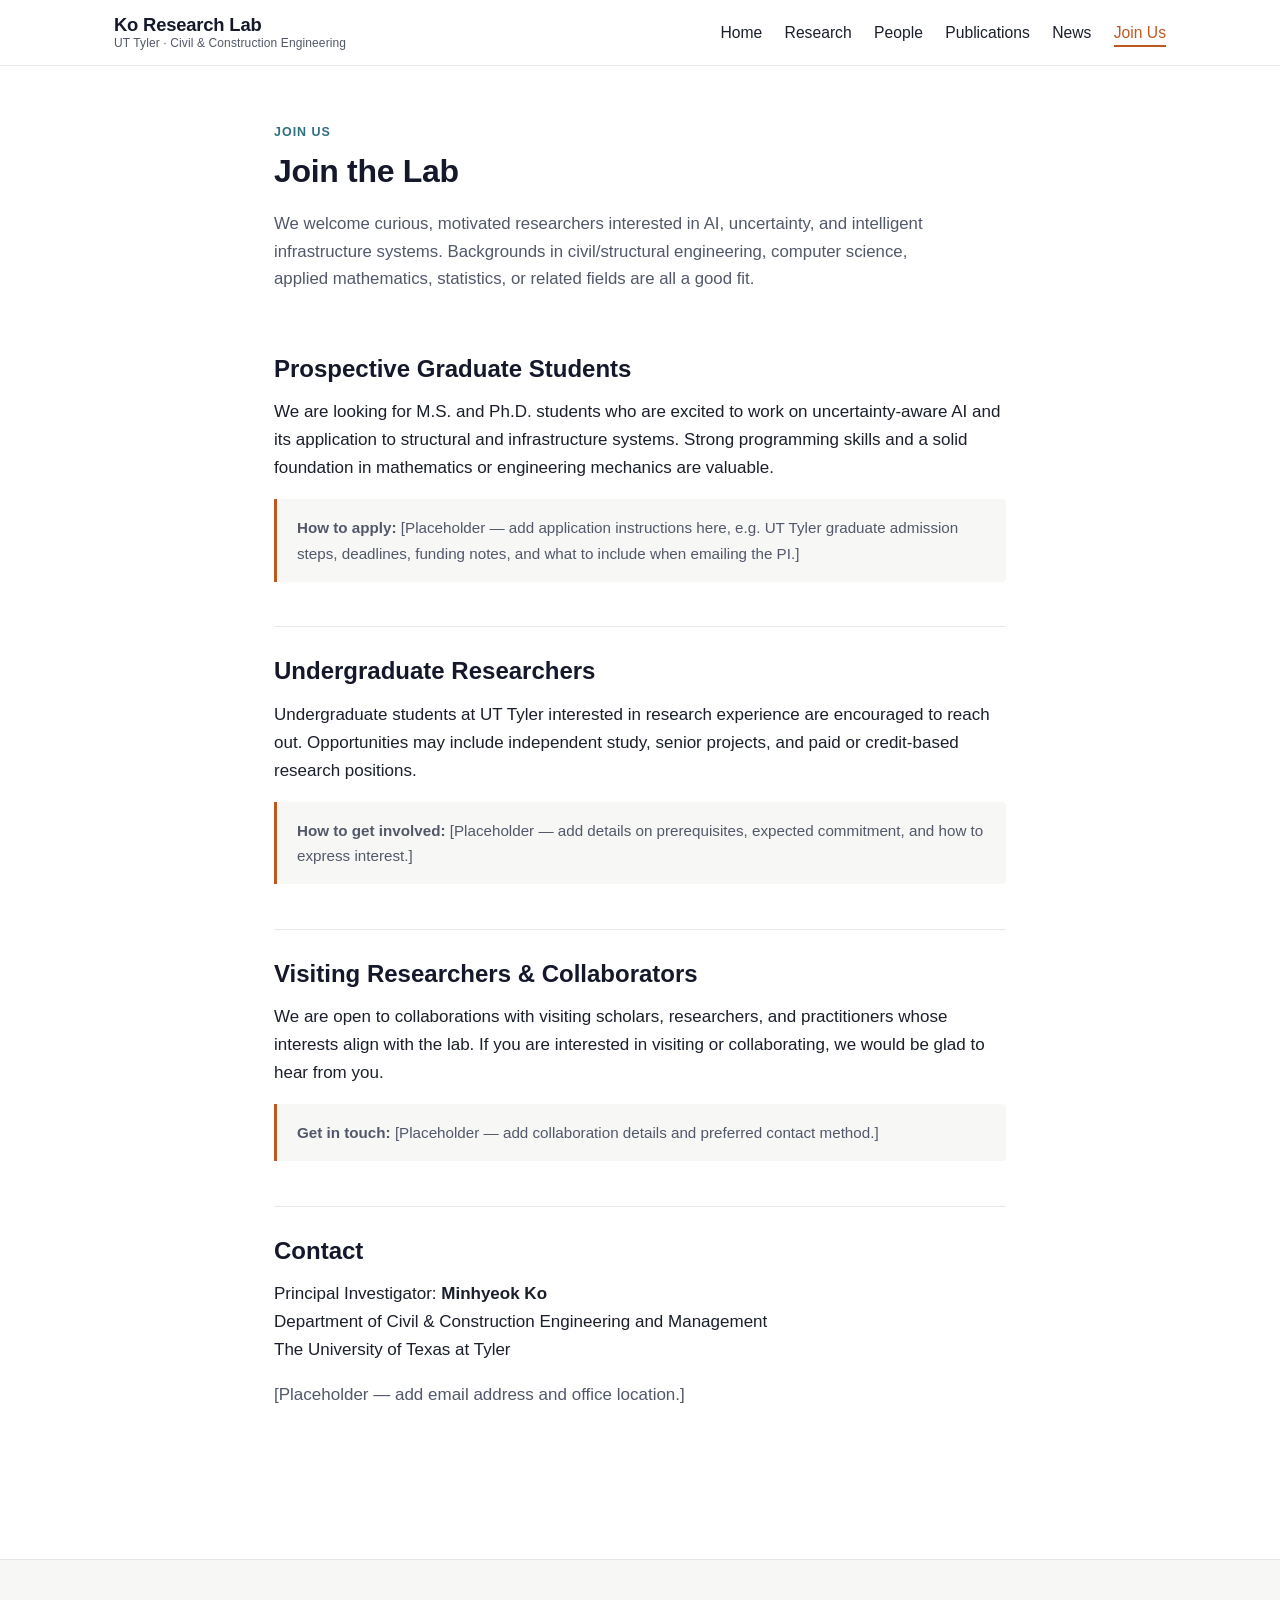
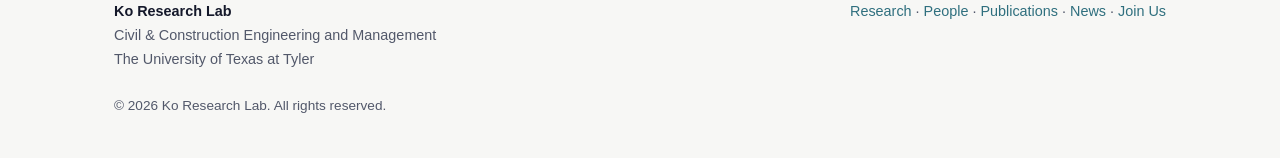
==== join.html @ 1be84fcd "Initial Ko Research Lab website" ====
<!DOCTYPE html>
<html lang="en">
<head>
  <meta charset="UTF-8">
  <meta name="viewport" content="width=device-width, initial-scale=1.0">
  <title>Join Us &middot; Ko Research Lab</title>
  <meta name="description" content="Opportunities to join the Ko Research Lab at The University of Texas at Tyler as a graduate student, undergraduate researcher, or visiting collaborator.">
  <link rel="stylesheet" href="css/style.css">
</head>
<body>

  <!-- ===================== HEADER / NAV ===================== -->
  <header class="site-header">
    <nav class="nav" aria-label="Main navigation">
      <div class="nav-brand">
        <a href="index.html">Ko Research Lab</a>
        <span class="nav-sub">UT Tyler &middot; Civil &amp; Construction Engineering</span>
      </div>
      <button class="nav-toggle" aria-label="Toggle navigation menu" aria-expanded="false">&#9776;</button>
      <ul class="nav-links">
        <li><a href="index.html">Home</a></li>
        <li><a href="research.html">Research</a></li>
        <li><a href="people.html">People</a></li>
        <li><a href="publications.html">Publications</a></li>
        <li><a href="news.html">News</a></li>
        <li><a href="join.html" class="active">Join Us</a></li>
      </ul>
    </nav>
  </header>

  <!-- ===================== PAGE HEAD ===================== -->
  <section class="section">
    <div class="container container-narrow">
      <p class="eyebrow">Join Us</p>
      <h1>Join the Lab</h1>
      <p class="page-intro">
        We welcome curious, motivated researchers interested in AI, uncertainty,
        and intelligent infrastructure systems. Backgrounds in civil/structural
        engineering, computer science, applied mathematics, statistics, or
        related fields are all a good fit.
      </p>

      <!-- ---- Prospective graduate students ---- -->
      <div class="join-block">
        <h2>Prospective Graduate Students</h2>
        <p>
          We are looking for M.S. and Ph.D. students who are excited to work on
          uncertainty-aware AI and its application to structural and
          infrastructure systems. Strong programming skills and a solid
          foundation in mathematics or engineering mechanics are valuable.
        </p>
        <div class="callout">
          <strong>How to apply:</strong> [Placeholder &mdash; add application
          instructions here, e.g. UT Tyler graduate admission steps, deadlines,
          funding notes, and what to include when emailing the PI.]
        </div>
      </div>

      <!-- ---- Undergraduate researchers ---- -->
      <div class="join-block">
        <h2>Undergraduate Researchers</h2>
        <p>
          Undergraduate students at UT Tyler interested in research experience
          are encouraged to reach out. Opportunities may include independent
          study, senior projects, and paid or credit-based research positions.
        </p>
        <div class="callout">
          <strong>How to get involved:</strong> [Placeholder &mdash; add details
          on prerequisites, expected commitment, and how to express interest.]
        </div>
      </div>

      <!-- ---- Visiting researchers / collaborators ---- -->
      <div class="join-block">
        <h2>Visiting Researchers &amp; Collaborators</h2>
        <p>
          We are open to collaborations with visiting scholars, researchers, and
          practitioners whose interests align with the lab. If you are
          interested in visiting or collaborating, we would be glad to hear from
          you.
        </p>
        <div class="callout">
          <strong>Get in touch:</strong> [Placeholder &mdash; add collaboration
          details and preferred contact method.]
        </div>
      </div>

      <!-- ---- Contact ---- -->
      <div class="join-block">
        <h2>Contact</h2>
        <p>
          Principal Investigator: <strong>Minhyeok Ko</strong><br>
          Department of Civil &amp; Construction Engineering and Management<br>
          The University of Texas at Tyler
        </p>
        <p class="text-muted">
          [Placeholder &mdash; add email address and office location.]
        </p>
      </div>

    </div>
  </section>

  <!-- ===================== FOOTER ===================== -->
  <footer class="site-footer">
    <div class="container">
      <div class="footer-grid">
        <div>
          <span class="footer-brand">Ko Research Lab</span><br>
          Civil &amp; Construction Engineering and Management<br>
          The University of Texas at Tyler
        </div>
        <div>
          <a href="research.html">Research</a> &middot;
          <a href="people.html">People</a> &middot;
          <a href="publications.html">Publications</a> &middot;
          <a href="news.html">News</a> &middot;
          <a href="join.html">Join Us</a>
        </div>
      </div>
      <p style="margin-top:1.5rem; margin-bottom:0; font-size:0.85rem;">
        &copy; 2026 Ko Research Lab. All rights reserved.
      </p>
    </div>
  </footer>

  <script src="js/main.js"></script>
</body>
</html>
---- css/style.css ----
/* =========================================================================
   Ko Research Lab — stylesheet
   A single, plain CSS file. No preprocessor, no framework, no build step.
   Edit the variables in :root below to adjust the overall look.
   ========================================================================= */

/* ---- Design tokens ---------------------------------------------------- */
:root {
  /* Colors */
  --color-bg: #ffffff;
  --color-bg-soft: #f7f7f5;      /* subtle off-white for alternating sections */
  --color-text: #1a1f2b;         /* near-black, slightly navy */
  --color-text-soft: #52586a;    /* muted body text / captions */
  --color-heading: #14182a;      /* dark navy for headings */
  --color-border: #e6e6e2;       /* hairline borders */

  --color-accent: #bf5820;       /* subtle burnt orange (UT Tyler inspired) */
  --color-accent-dark: #9c4718;  /* darker orange for hover */
  --color-secondary: #2f6f7e;    /* muted blue/teal, used sparingly */

  /* Typography */
  --font-sans: -apple-system, BlinkMacSystemFont, "Segoe UI", Roboto,
               "Helvetica Neue", Arial, "Noto Sans", sans-serif;
  --font-serif: Georgia, "Times New Roman", serif;

  /* Layout */
  --content-width: 1100px;
  --content-narrow: 780px;
  --space: 1rem;

  --radius: 4px;
}

/* ---- Reset / base ----------------------------------------------------- */
*,
*::before,
*::after {
  box-sizing: border-box;
}

html {
  -webkit-text-size-adjust: 100%;
  scroll-behavior: smooth;
}

body {
  margin: 0;
  font-family: var(--font-sans);
  font-size: 17px;
  line-height: 1.65;
  color: var(--color-text);
  background: var(--color-bg);
  -webkit-font-smoothing: antialiased;
  text-rendering: optimizeLegibility;
}

img {
  max-width: 100%;
  height: auto;
  display: block;
}

a {
  color: var(--color-accent);
  text-decoration: none;
}

a:hover {
  color: var(--color-accent-dark);
  text-decoration: underline;
}

h1, h2, h3, h4 {
  color: var(--color-heading);
  line-height: 1.25;
  font-weight: 650;
  margin: 0 0 0.6em;
}

h1 { font-size: 2rem; letter-spacing: -0.01em; }
h2 { font-size: 1.5rem; }
h3 { font-size: 1.15rem; }

p { margin: 0 0 1em; }

hr {
  border: 0;
  border-top: 1px solid var(--color-border);
  margin: 2.5rem 0;
}

/* ---- Layout containers ------------------------------------------------ */
.container {
  width: 100%;
  max-width: var(--content-width);
  margin: 0 auto;
  padding: 0 1.5rem;
}

.container-narrow {
  max-width: var(--content-narrow);
}

.section {
  padding: 3.5rem 0;
}

.section-soft {
  background: var(--color-bg-soft);
  border-top: 1px solid var(--color-border);
  border-bottom: 1px solid var(--color-border);
}

.section-title {
  font-size: 1.4rem;
  margin-bottom: 1.5rem;
  padding-bottom: 0.5rem;
  border-bottom: 2px solid var(--color-accent);
  display: inline-block;
}

/* Small eyebrow / kicker text above headings */
.eyebrow {
  text-transform: uppercase;
  letter-spacing: 0.08em;
  font-size: 0.78rem;
  font-weight: 650;
  color: var(--color-secondary);
  margin-bottom: 0.5rem;
}

/* ---- Site header / navigation ----------------------------------------- */
.site-header {
  border-bottom: 1px solid var(--color-border);
  background: var(--color-bg);
  position: sticky;
  top: 0;
  z-index: 100;
}

.nav {
  display: flex;
  align-items: center;
  justify-content: space-between;
  max-width: var(--content-width);
  margin: 0 auto;
  padding: 0.9rem 1.5rem;
}

.nav-brand {
  display: flex;
  flex-direction: column;
  line-height: 1.2;
}

.nav-brand a {
  color: var(--color-heading);
  text-decoration: none;
  font-weight: 700;
  font-size: 1.15rem;
  letter-spacing: -0.01em;
}

.nav-brand a:hover { color: var(--color-heading); }

.nav-brand .nav-sub {
  font-size: 0.75rem;
  color: var(--color-text-soft);
  font-weight: 500;
  letter-spacing: 0.01em;
}

.nav-links {
  display: flex;
  align-items: center;
  gap: 1.4rem;
  list-style: none;
  margin: 0;
  padding: 0;
}

.nav-links a {
  color: var(--color-text);
  text-decoration: none;
  font-size: 0.98rem;
  font-weight: 500;
  padding: 0.25rem 0;
  border-bottom: 2px solid transparent;
}

.nav-links a:hover {
  color: var(--color-accent);
  border-bottom-color: var(--color-accent);
}

.nav-links a.active {
  color: var(--color-accent);
  border-bottom-color: var(--color-accent);
}

/* Mobile menu toggle (hidden on desktop) */
.nav-toggle {
  display: none;
  background: none;
  border: 1px solid var(--color-border);
  border-radius: var(--radius);
  padding: 0.4rem 0.6rem;
  cursor: pointer;
  color: var(--color-heading);
  font-size: 1.2rem;
  line-height: 1;
}

/* ---- Hero ------------------------------------------------------------- */
.hero {
  padding: 4rem 0 3rem;
}

.hero-grid {
  display: grid;
  grid-template-columns: 1.15fr 0.85fr;
  gap: 3rem;
  align-items: center;
}

.hero h1 {
  font-size: 2.3rem;
  margin-bottom: 0.4rem;
}

.hero .tagline {
  font-size: 1.2rem;
  color: var(--color-secondary);
  font-weight: 500;
  margin-bottom: 1.2rem;
}

.hero .lead {
  font-size: 1.05rem;
  color: var(--color-text-soft);
}

.hero-affiliation {
  font-size: 0.95rem;
  color: var(--color-text-soft);
  margin-top: 1.2rem;
}

/* Hero image / placeholder */
.hero-image {
  width: 100%;
  aspect-ratio: 4 / 3;
  background: var(--color-bg-soft);
  border: 1px solid var(--color-border);
  border-radius: var(--radius);
  display: flex;
  align-items: center;
  justify-content: center;
  color: var(--color-text-soft);
  font-size: 0.9rem;
  text-align: center;
  padding: 1rem;
  overflow: hidden;
}

.hero-image img {
  width: 100%;
  height: 100%;
  object-fit: cover;
}

/* ---- Buttons ---------------------------------------------------------- */
.btn {
  display: inline-block;
  background: var(--color-accent);
  color: #fff;
  padding: 0.6rem 1.3rem;
  border-radius: var(--radius);
  font-weight: 600;
  font-size: 0.98rem;
  text-decoration: none;
  border: 1px solid var(--color-accent);
}

.btn:hover {
  background: var(--color-accent-dark);
  border-color: var(--color-accent-dark);
  color: #fff;
  text-decoration: none;
}

.btn-outline {
  background: transparent;
  color: var(--color-accent);
}

.btn-outline:hover {
  background: var(--color-accent);
  color: #fff;
}

/* ---- Research theme cards (home) -------------------------------------- */
.theme-grid {
  display: grid;
  grid-template-columns: repeat(3, 1fr);
  gap: 1.75rem;
}

.theme {
  border-top: 3px solid var(--color-accent);
  padding-top: 1rem;
}

.theme h3 {
  margin-bottom: 0.4rem;
}

.theme p {
  color: var(--color-text-soft);
  font-size: 0.97rem;
  margin: 0;
}

/* ---- Two-column content (research page etc.) -------------------------- */
.research-theme {
  display: grid;
  grid-template-columns: 1fr;
  gap: 0.5rem;
  padding: 2rem 0;
  border-bottom: 1px solid var(--color-border);
}

.research-theme:last-child {
  border-bottom: 0;
}

.research-theme h2 {
  margin-bottom: 0.3rem;
}

.research-theme .theme-tags {
  font-size: 0.85rem;
  color: var(--color-secondary);
  font-weight: 500;
  margin-bottom: 0.6rem;
}

.research-theme p {
  color: var(--color-text-soft);
  max-width: 70ch;
}

/* Generic image placeholder box */
.img-placeholder {
  background: var(--color-bg-soft);
  border: 1px dashed var(--color-border);
  border-radius: var(--radius);
  display: flex;
  align-items: center;
  justify-content: center;
  color: var(--color-text-soft);
  font-size: 0.85rem;
  min-height: 180px;
  text-align: center;
  padding: 1rem;
}

/* ---- News list -------------------------------------------------------- */
.news-list {
  list-style: none;
  margin: 0;
  padding: 0;
}

.news-list li {
  display: grid;
  grid-template-columns: 130px 1fr;
  gap: 1rem;
  padding: 0.9rem 0;
  border-bottom: 1px solid var(--color-border);
}

.news-list .news-date {
  color: var(--color-secondary);
  font-weight: 600;
  font-size: 0.92rem;
  white-space: nowrap;
}

.news-list .news-text {
  color: var(--color-text);
  font-size: 0.98rem;
}

/* ---- Publications ----------------------------------------------------- */
.pub-list {
  list-style: none;
  margin: 0;
  padding: 0;
}

.pub {
  padding: 1.3rem 0;
  border-bottom: 1px solid var(--color-border);
}

.pub:last-child { border-bottom: 0; }

.pub-title {
  font-weight: 600;
  color: var(--color-heading);
  margin: 0 0 0.25rem;
  font-size: 1.03rem;
}

.pub-authors {
  color: var(--color-text-soft);
  font-size: 0.95rem;
  margin: 0 0 0.2rem;
}

.pub-authors .me {
  color: var(--color-text);
  font-weight: 700;
}

.pub-venue {
  font-size: 0.93rem;
  color: var(--color-text-soft);
  font-style: italic;
  margin: 0 0 0.4rem;
}

.pub-links {
  display: flex;
  flex-wrap: wrap;
  gap: 0.5rem;
  font-size: 0.85rem;
}

.pub-links a {
  display: inline-block;
  padding: 0.15rem 0.55rem;
  border: 1px solid var(--color-border);
  border-radius: var(--radius);
  color: var(--color-secondary);
  font-weight: 500;
}

.pub-links a:hover {
  border-color: var(--color-accent);
  color: var(--color-accent);
  text-decoration: none;
}

.year-heading {
  font-size: 1.1rem;
  color: var(--color-accent);
  margin: 2rem 0 0.5rem;
  font-weight: 700;
}

/* ---- People ----------------------------------------------------------- */
.people-group {
  margin-bottom: 3rem;
}

.person-grid {
  display: grid;
  grid-template-columns: repeat(auto-fill, minmax(220px, 1fr));
  gap: 2rem;
}

.person {
  display: flex;
  flex-direction: column;
}

.person-photo {
  width: 150px;
  height: 150px;
  border-radius: 50%;
  object-fit: cover;
  background: var(--color-bg-soft);
  border: 1px solid var(--color-border);
  margin-bottom: 0.8rem;
}

.person-photo.placeholder {
  display: flex;
  align-items: center;
  justify-content: center;
  color: var(--color-text-soft);
  font-size: 0.8rem;
  text-align: center;
}

.person h3 {
  margin: 0 0 0.15rem;
  font-size: 1.05rem;
}

.person .person-title {
  color: var(--color-text-soft);
  font-size: 0.9rem;
  margin-bottom: 0.35rem;
}

.person .person-interests {
  font-size: 0.9rem;
  color: var(--color-text-soft);
  margin-bottom: 0.5rem;
}

.person-links {
  display: flex;
  flex-wrap: wrap;
  gap: 0.6rem;
  font-size: 0.85rem;
}

/* PI featured block */
.pi {
  display: grid;
  grid-template-columns: 200px 1fr;
  gap: 2rem;
  align-items: start;
}

.pi .person-photo {
  width: 200px;
  height: 200px;
  border-radius: var(--radius);
}

.pi h3 { font-size: 1.3rem; }

/* ---- Join Us ---------------------------------------------------------- */
.join-block {
  padding: 1.8rem 0;
  border-bottom: 1px solid var(--color-border);
}

.join-block:last-child { border-bottom: 0; }

.callout {
  background: var(--color-bg-soft);
  border-left: 3px solid var(--color-accent);
  padding: 1rem 1.25rem;
  border-radius: 0 var(--radius) var(--radius) 0;
  margin: 1rem 0;
  color: var(--color-text-soft);
  font-size: 0.95rem;
}

/* ---- Simple content lists --------------------------------------------- */
.page-intro {
  max-width: 72ch;
  color: var(--color-text-soft);
  font-size: 1.05rem;
  margin-bottom: 2rem;
}

/* ---- Footer ----------------------------------------------------------- */
.site-footer {
  border-top: 1px solid var(--color-border);
  background: var(--color-bg-soft);
  padding: 2.5rem 0;
  margin-top: 3rem;
  font-size: 0.9rem;
  color: var(--color-text-soft);
}

.footer-grid {
  display: flex;
  flex-wrap: wrap;
  justify-content: space-between;
  gap: 1.5rem;
}

.footer-grid a { color: var(--color-secondary); }

.site-footer .footer-brand {
  font-weight: 700;
  color: var(--color-heading);
}

/* ---- Utilities -------------------------------------------------------- */
.text-muted { color: var(--color-text-soft); }
.mt-0 { margin-top: 0; }
.mb-0 { margin-bottom: 0; }

.link-more {
  font-weight: 600;
  font-size: 0.95rem;
}

/* ---- Responsive ------------------------------------------------------- */
@media (max-width: 860px) {
  .hero-grid {
    grid-template-columns: 1fr;
    gap: 2rem;
  }

  .theme-grid {
    grid-template-columns: 1fr;
    gap: 1.5rem;
  }

  .pi {
    grid-template-columns: 1fr;
    gap: 1rem;
  }

  /* Mobile navigation */
  .nav-toggle {
    display: block;
  }

  .nav-links {
    display: none;
    position: absolute;
    top: 100%;
    left: 0;
    right: 0;
    flex-direction: column;
    align-items: flex-start;
    gap: 0;
    background: var(--color-bg);
    border-bottom: 1px solid var(--color-border);
    padding: 0.5rem 1.5rem 1rem;
  }

  .nav-links.open {
    display: flex;
  }

  .nav-links li {
    width: 100%;
  }

  .nav-links a {
    display: block;
    width: 100%;
    padding: 0.6rem 0;
    border-bottom: 1px solid var(--color-border);
  }

  .nav-links a:hover {
    border-bottom-color: var(--color-border);
  }
}

@media (max-width: 560px) {
  body { font-size: 16px; }
  .hero h1 { font-size: 1.9rem; }
  .news-list li { grid-template-columns: 1fr; gap: 0.15rem; }
  .section { padding: 2.5rem 0; }
}
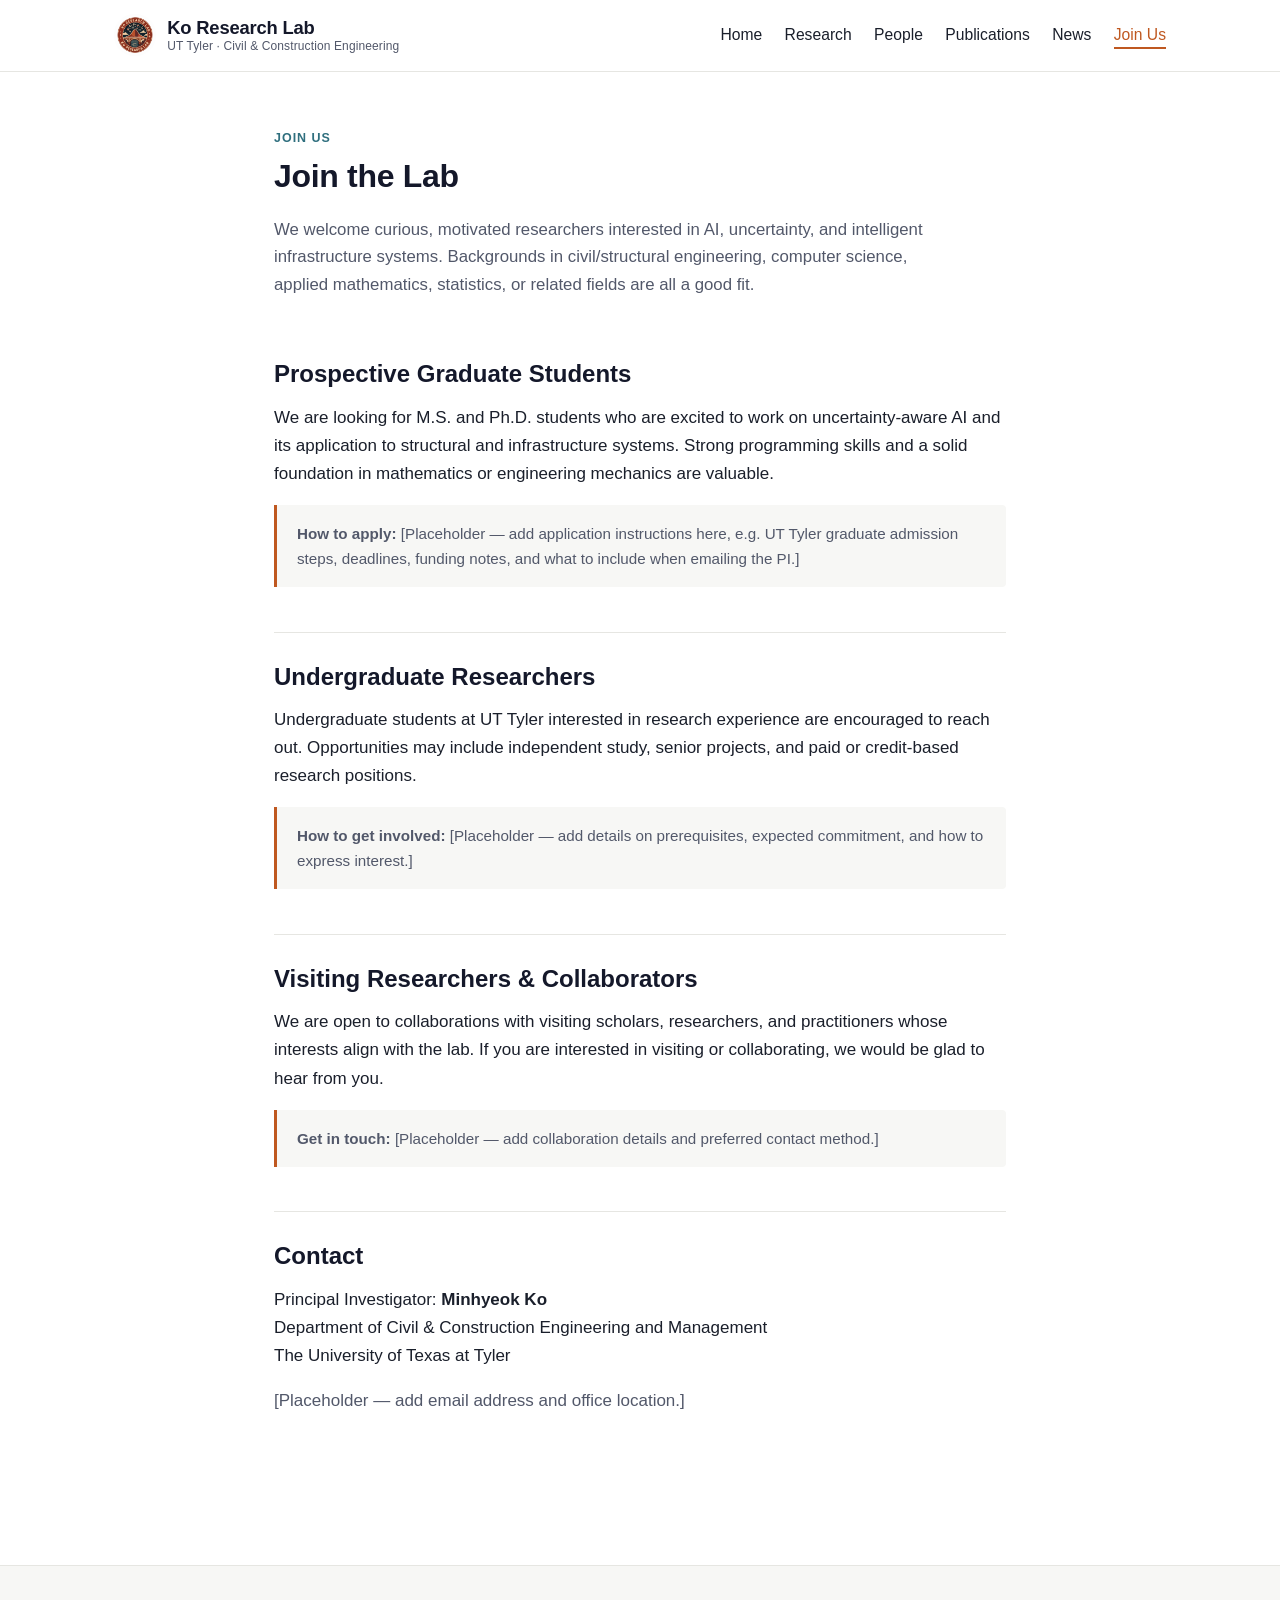
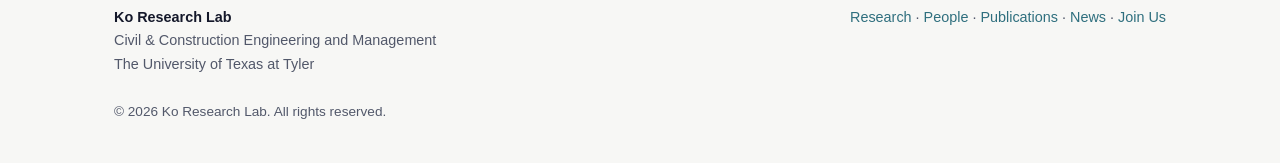
==== commit 44ee2831: "Add Ko Research Lab logo" ====
--- a/join.html
+++ b/join.html
@@ -5,6 +5,7 @@
   <meta name="viewport" content="width=device-width, initial-scale=1.0">
   <title>Join Us &middot; Ko Research Lab</title>
   <meta name="description" content="Opportunities to join the Ko Research Lab at The University of Texas at Tyler as a graduate student, undergraduate researcher, or visiting collaborator.">
+  <link rel="icon" type="image/png" href="assets/logo/logo-ko-lab.png">
   <link rel="stylesheet" href="css/style.css">
 </head>
 <body>
@@ -13,8 +14,11 @@
   <header class="site-header">
     <nav class="nav" aria-label="Main navigation">
       <div class="nav-brand">
-        <a href="index.html">Ko Research Lab</a>
-        <span class="nav-sub">UT Tyler &middot; Civil &amp; Construction Engineering</span>
+        <a href="index.html" aria-label="Ko Research Lab — home"><img class="nav-logo" src="assets/logo/logo-ko-lab.png" alt="Ko Research Lab logo"></a>
+        <div class="nav-brand-text">
+          <a href="index.html">Ko Research Lab</a>
+          <span class="nav-sub">UT Tyler &middot; Civil &amp; Construction Engineering</span>
+        </div>
       </div>
       <button class="nav-toggle" aria-label="Toggle navigation menu" aria-expanded="false">&#9776;</button>
       <ul class="nav-links">
--- a/css/style.css
+++ b/css/style.css
@@ -149,8 +149,21 @@
 
 .nav-brand {
   display: flex;
+  align-items: center;
+  gap: 0.7rem;
+  line-height: 1.2;
+}
+
+.nav-logo {
+  width: 42px;
+  height: 42px;
+  border-radius: 50%;
+  flex-shrink: 0;
+}
+
+.nav-brand-text {
+  display: flex;
   flex-direction: column;
-  line-height: 1.2;
 }
 
 .nav-brand a {
@@ -267,6 +280,20 @@
   width: 100%;
   height: 100%;
   object-fit: cover;
+}
+
+/* When the hero shows the lab logo/badge rather than a photo */
+.hero-image.hero-logo {
+  background: var(--color-bg);
+  border: 0;
+}
+
+.hero-image.hero-logo img {
+  width: auto;
+  height: auto;
+  max-width: 78%;
+  max-height: 100%;
+  object-fit: contain;
 }
 
 /* ---- Buttons ---------------------------------------------------------- */
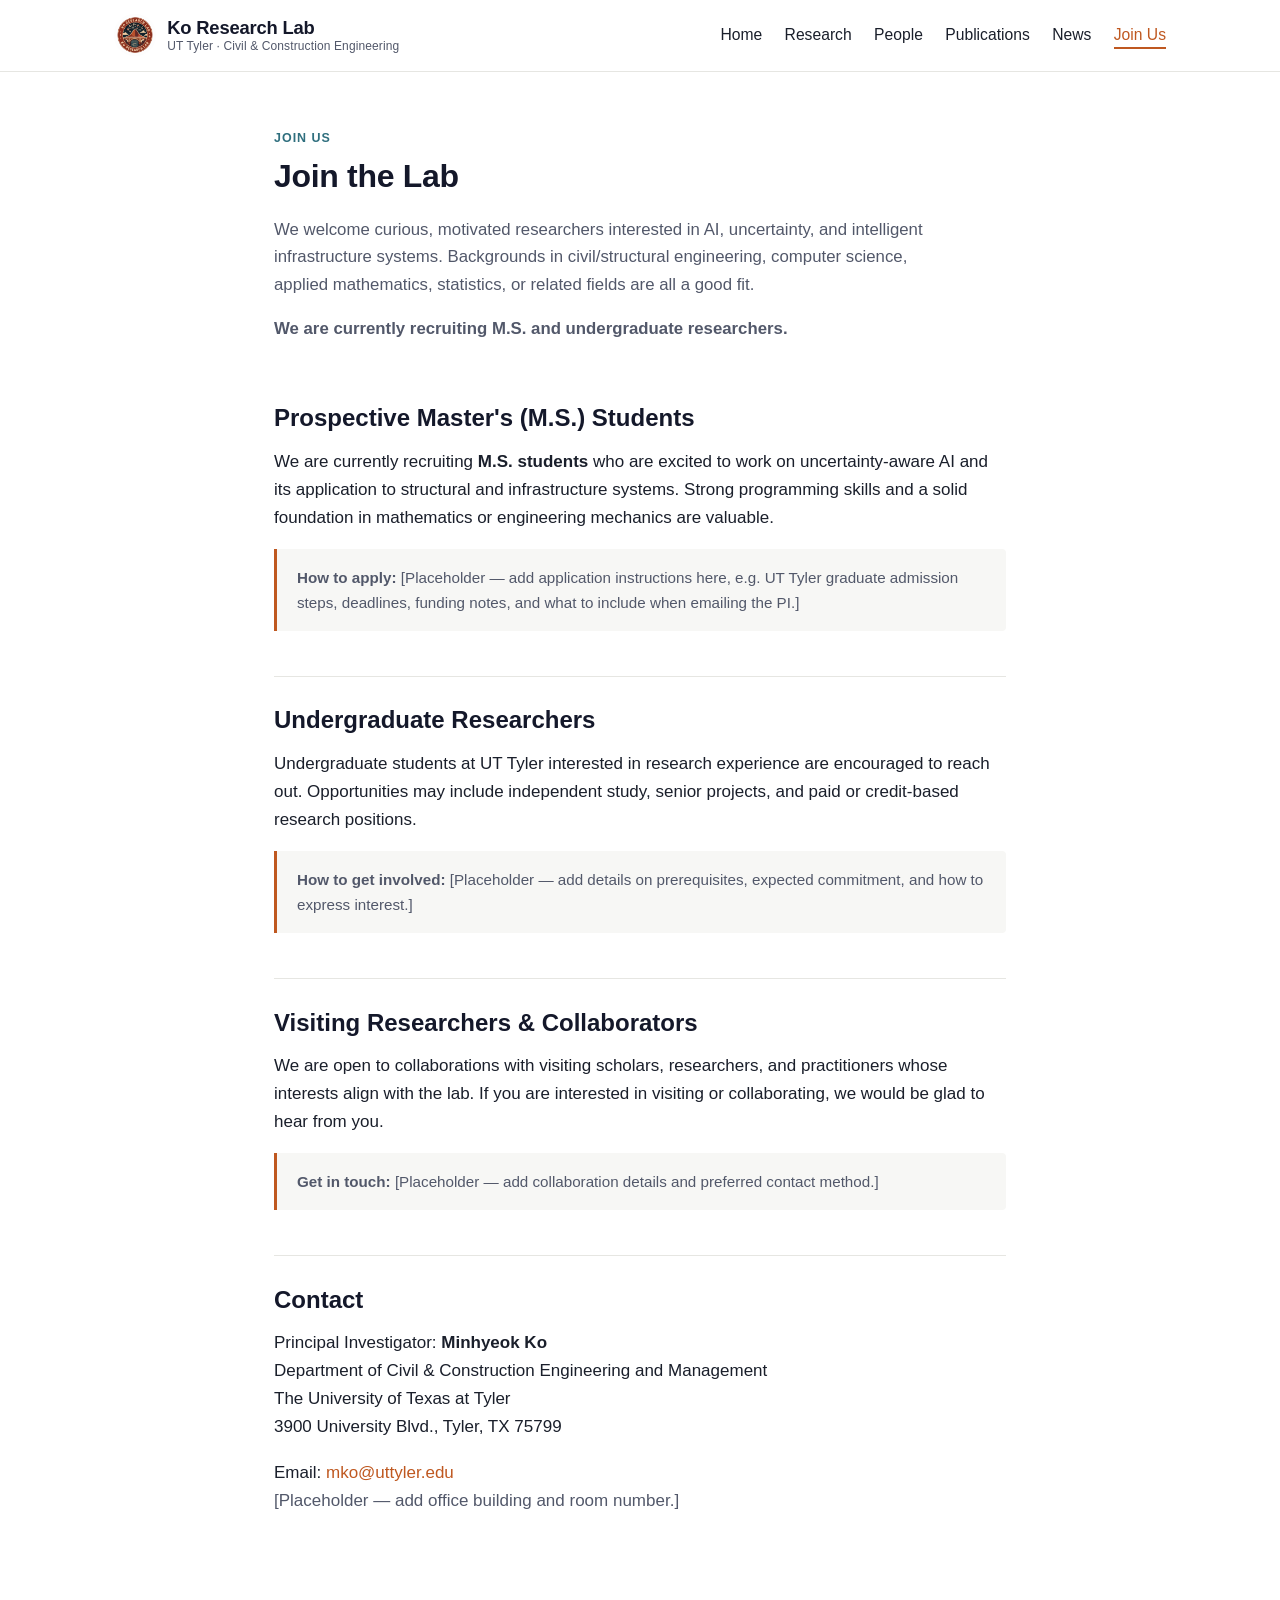
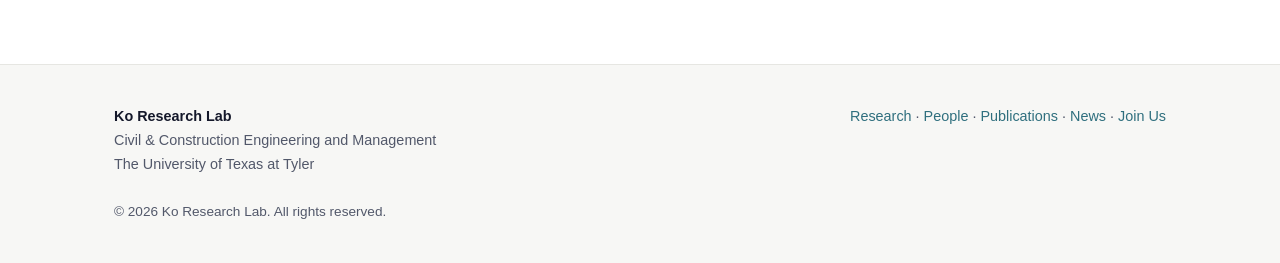
==== commit 897a2f17: "Updated people and photo" ====
--- a/join.html
+++ b/join.html
@@ -43,15 +43,19 @@
         engineering, computer science, applied mathematics, statistics, or
         related fields are all a good fit.
       </p>
+      <p class="page-intro" style="margin-top:-1rem;">
+        <strong>We are currently recruiting M.S. and undergraduate
+        researchers.</strong>
+      </p>
 
-      <!-- ---- Prospective graduate students ---- -->
+      <!-- ---- Prospective master's students ---- -->
       <div class="join-block">
-        <h2>Prospective Graduate Students</h2>
+        <h2>Prospective Master's (M.S.) Students</h2>
         <p>
-          We are looking for M.S. and Ph.D. students who are excited to work on
-          uncertainty-aware AI and its application to structural and
-          infrastructure systems. Strong programming skills and a solid
-          foundation in mathematics or engineering mechanics are valuable.
+          We are currently recruiting <strong>M.S. students</strong> who are
+          excited to work on uncertainty-aware AI and its application to
+          structural and infrastructure systems. Strong programming skills and a
+          solid foundation in mathematics or engineering mechanics are valuable.
         </p>
         <div class="callout">
           <strong>How to apply:</strong> [Placeholder &mdash; add application
@@ -95,10 +99,12 @@
         <p>
           Principal Investigator: <strong>Minhyeok Ko</strong><br>
           Department of Civil &amp; Construction Engineering and Management<br>
-          The University of Texas at Tyler
+          The University of Texas at Tyler<br>
+          3900 University Blvd., Tyler, TX 75799
         </p>
-        <p class="text-muted">
-          [Placeholder &mdash; add email address and office location.]
+        <p>
+          Email: <a href="mailto:mko@uttyler.edu">mko@uttyler.edu</a><br>
+          <span class="text-muted">[Placeholder &mdash; add office building and room number.]</span>
         </p>
       </div>
 
--- a/css/style.css
+++ b/css/style.css
@@ -259,6 +259,28 @@
   margin-top: 1.2rem;
 }
 
+/* Small PI portrait beside the affiliation text in the hero */
+.hero-pi {
+  display: flex;
+  align-items: center;
+  gap: 1rem;
+  margin-top: 1.2rem;
+}
+
+.hero-pi-photo {
+  width: 66px;
+  height: 66px;
+  border-radius: 50%;
+  object-fit: cover;
+  object-position: center 20%;
+  border: 1px solid var(--color-border);
+  flex-shrink: 0;
+}
+
+.hero-pi .hero-affiliation {
+  margin-top: 0;
+}
+
 /* Hero image / placeholder */
 .hero-image {
   width: 100%;
@@ -508,6 +530,7 @@
   height: 150px;
   border-radius: 50%;
   object-fit: cover;
+  object-position: center 20%; /* bias crop toward the face for portraits */
   background: var(--color-bg-soft);
   border: 1px solid var(--color-border);
   margin-bottom: 0.8rem;
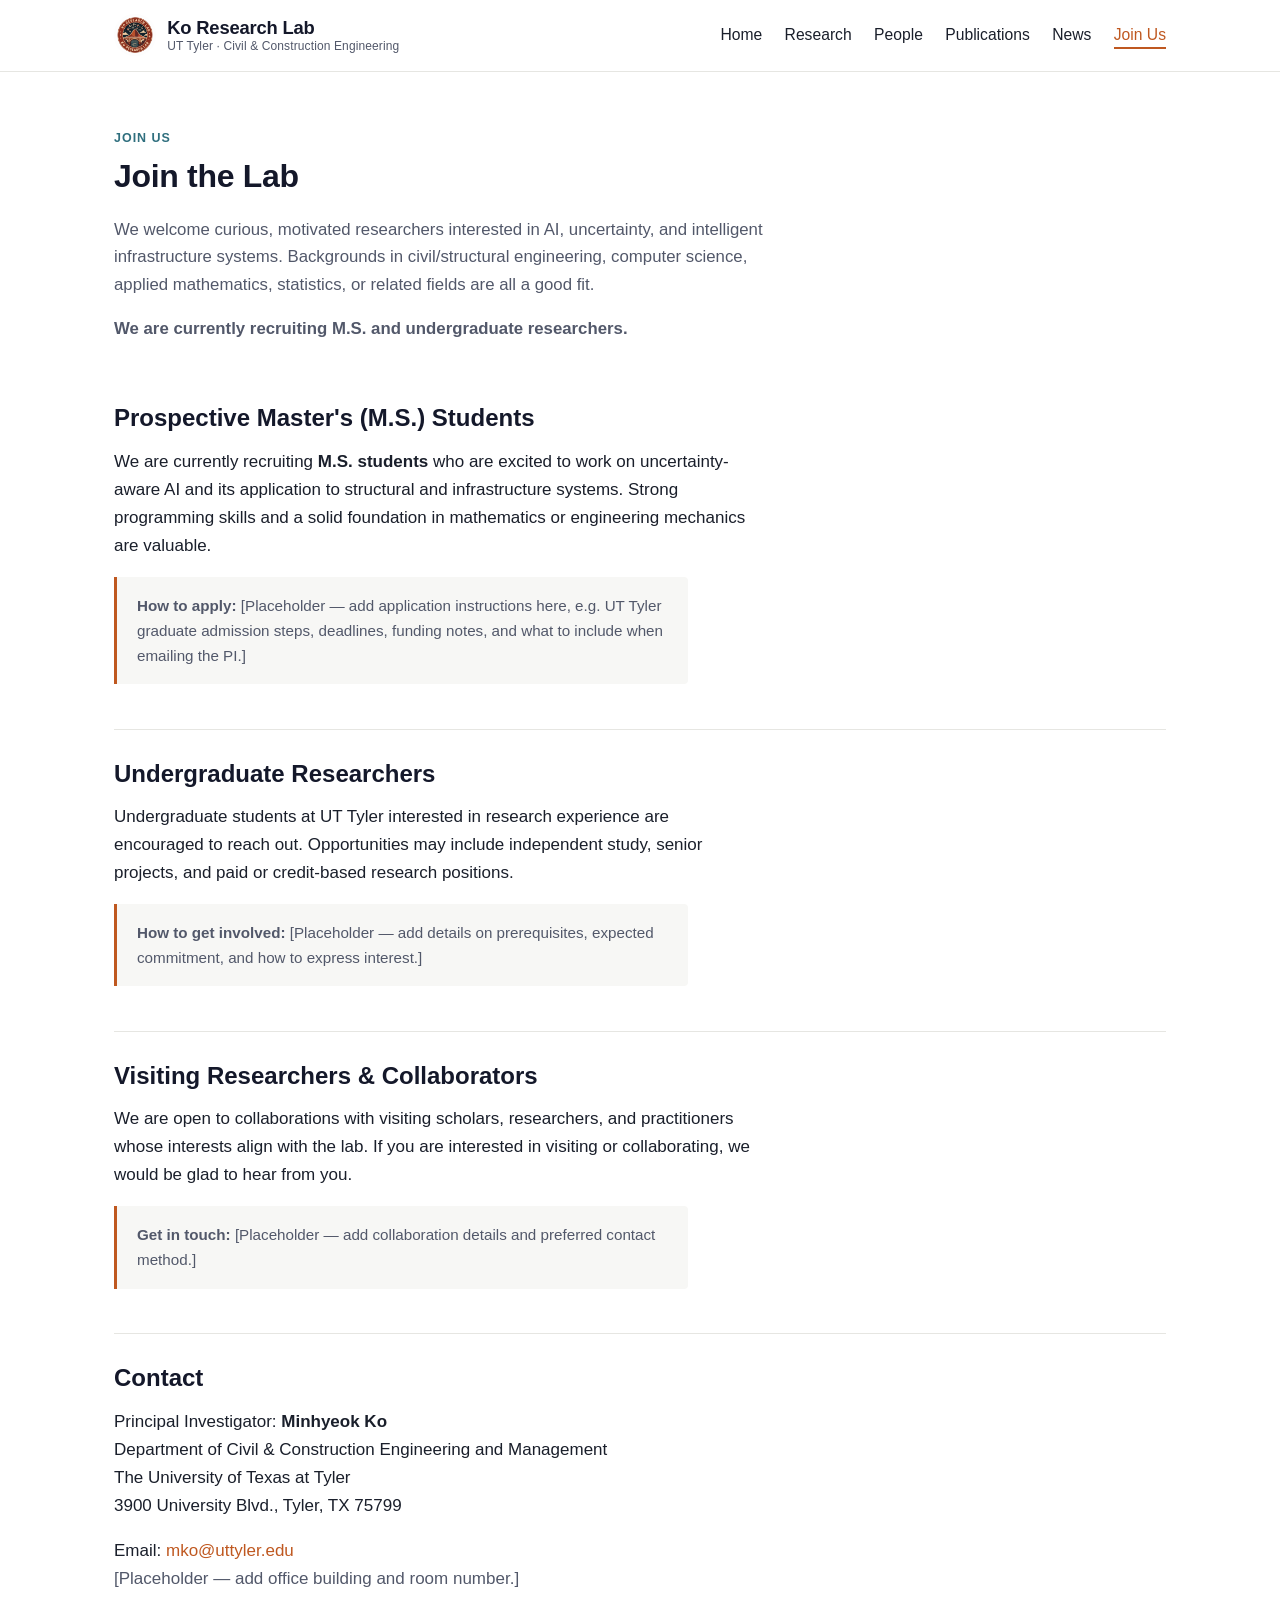
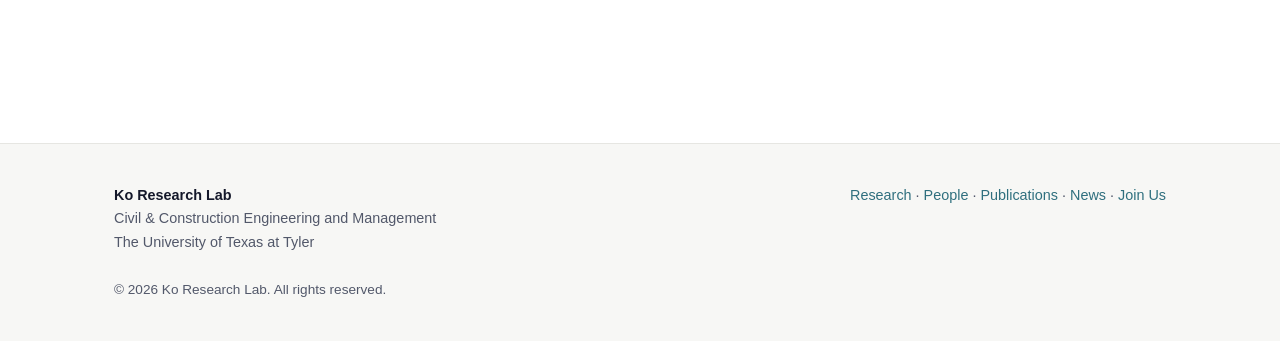
==== commit eb03d453: "Updated people and photo" ====
--- a/join.html
+++ b/join.html
@@ -34,7 +34,7 @@
 
   <!-- ===================== PAGE HEAD ===================== -->
   <section class="section">
-    <div class="container container-narrow">
+    <div class="container">
       <p class="eyebrow">Join Us</p>
       <h1>Join the Lab</h1>
       <p class="page-intro">
--- a/css/style.css
+++ b/css/style.css
@@ -572,18 +572,44 @@
 /* PI featured block */
 .pi {
   display: grid;
-  grid-template-columns: 200px 1fr;
-  gap: 2rem;
+  grid-template-columns: 260px 1fr;
+  gap: 2.5rem;
   align-items: start;
 }
 
 .pi .person-photo {
-  width: 200px;
-  height: 200px;
+  width: 260px;
+  height: 260px;
   border-radius: var(--radius);
 }
 
 .pi h3 { font-size: 1.3rem; }
+
+/* PI education / sub-lists */
+.pi-subhead {
+  font-size: 0.82rem;
+  font-weight: 650;
+  text-transform: uppercase;
+  letter-spacing: 0.06em;
+  color: var(--color-heading);
+  margin: 1.2rem 0 0.5rem;
+}
+
+.edu-list {
+  margin: 0;
+  padding-left: 1.15rem;
+  font-size: 0.93rem;
+  color: var(--color-text-soft);
+}
+
+.edu-list li {
+  margin-bottom: 0.35rem;
+}
+
+.edu-list li strong {
+  color: var(--color-text);
+  font-weight: 600;
+}
 
 /* ---- Join Us ---------------------------------------------------------- */
 .join-block {
@@ -592,6 +618,13 @@
 }
 
 .join-block:last-child { border-bottom: 0; }
+
+/* Keep Join Us text at a comfortable reading width while the page uses the
+   full-width container so the header and content share the same left edge. */
+.join-block > p,
+.join-block .callout {
+  max-width: 68ch;
+}
 
 .callout {
   background: var(--color-bg-soft);
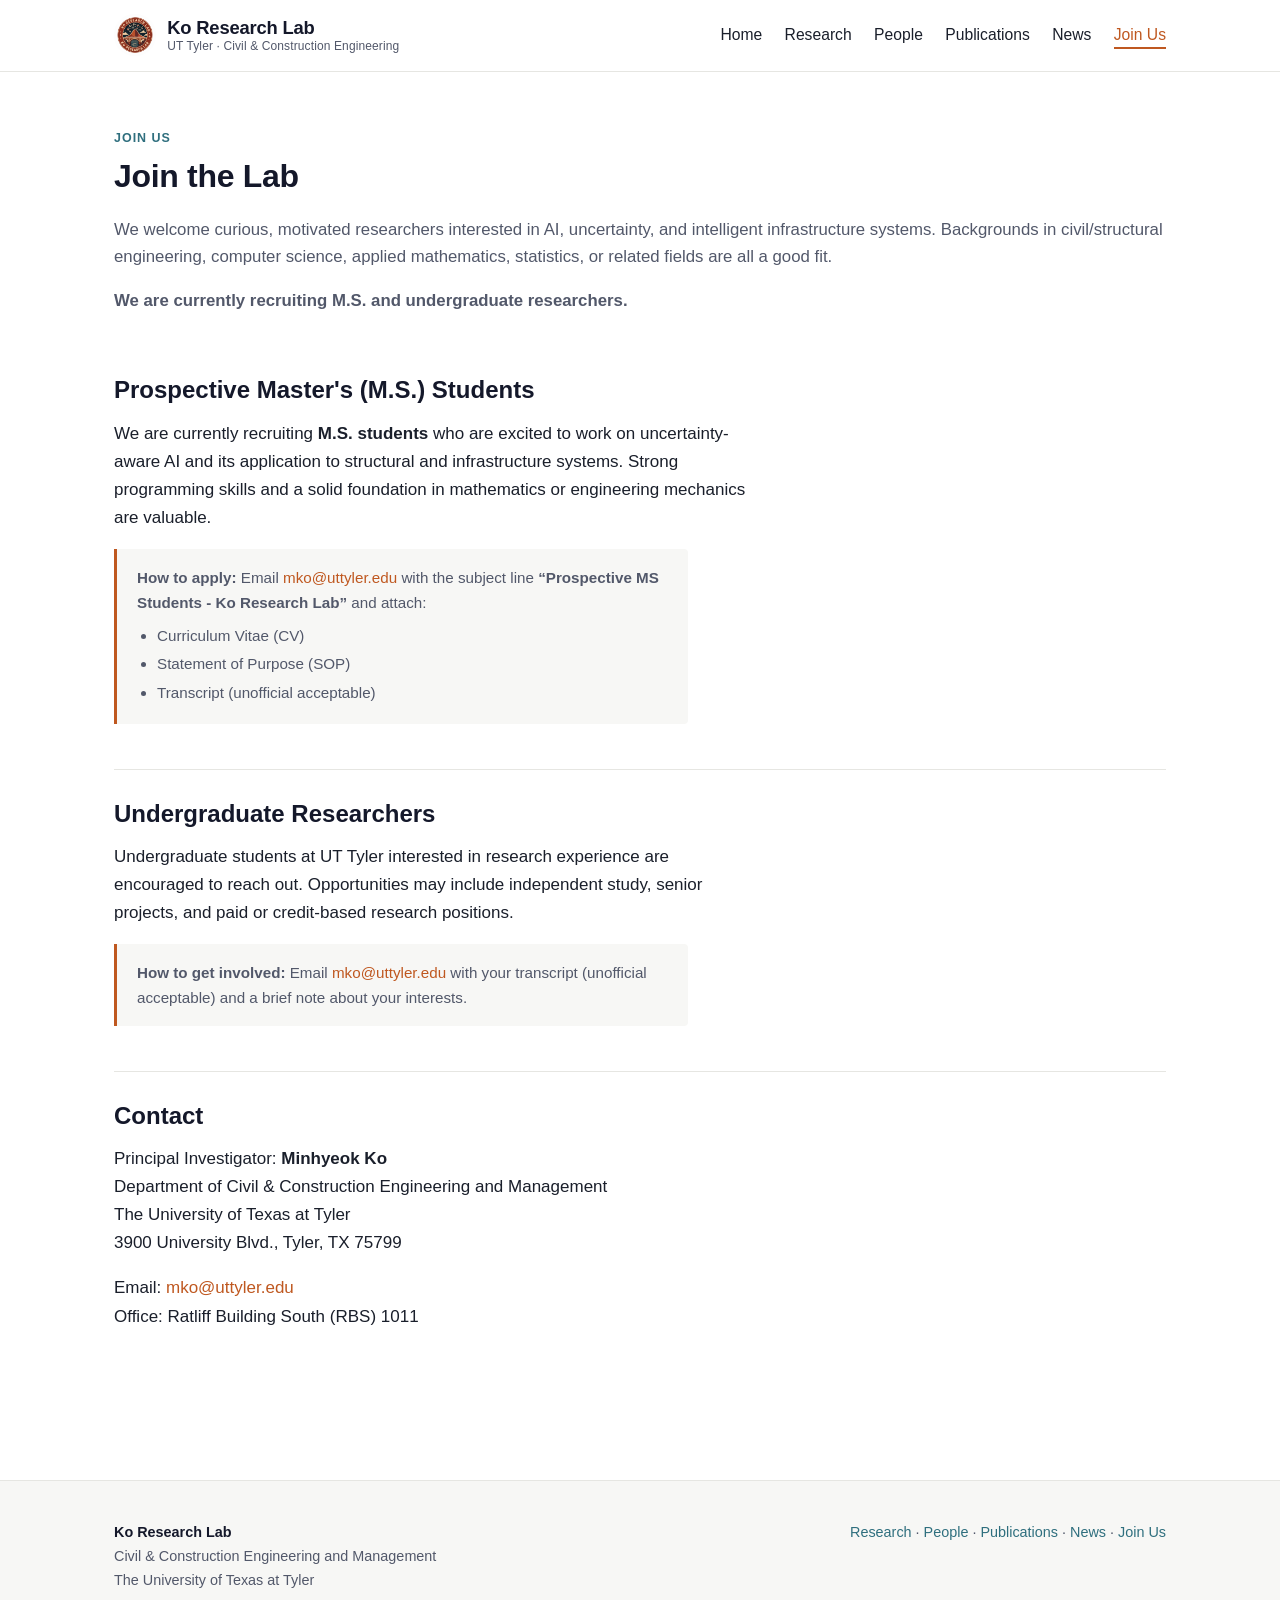
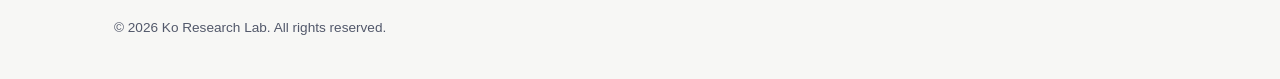
==== commit b0c08a23: "Updated people and photo" ====
--- a/join.html
+++ b/join.html
@@ -58,9 +58,16 @@
           solid foundation in mathematics or engineering mechanics are valuable.
         </p>
         <div class="callout">
-          <strong>How to apply:</strong> [Placeholder &mdash; add application
-          instructions here, e.g. UT Tyler graduate admission steps, deadlines,
-          funding notes, and what to include when emailing the PI.]
+          <strong>How to apply:</strong> Email
+          <a href="mailto:mko@uttyler.edu?subject=Prospective%20MS%20Students%20-%20Ko%20Research%20Lab">mko@uttyler.edu</a>
+          with the subject line
+          <strong>&ldquo;Prospective MS Students - Ko Research Lab&rdquo;</strong>
+          and attach:
+          <ul>
+            <li>Curriculum Vitae (CV)</li>
+            <li>Statement of Purpose (SOP)</li>
+            <li>Transcript (unofficial acceptable)</li>
+          </ul>
         </div>
       </div>
 
@@ -73,23 +80,10 @@
           study, senior projects, and paid or credit-based research positions.
         </p>
         <div class="callout">
-          <strong>How to get involved:</strong> [Placeholder &mdash; add details
-          on prerequisites, expected commitment, and how to express interest.]
-        </div>
-      </div>
-
-      <!-- ---- Visiting researchers / collaborators ---- -->
-      <div class="join-block">
-        <h2>Visiting Researchers &amp; Collaborators</h2>
-        <p>
-          We are open to collaborations with visiting scholars, researchers, and
-          practitioners whose interests align with the lab. If you are
-          interested in visiting or collaborating, we would be glad to hear from
-          you.
-        </p>
-        <div class="callout">
-          <strong>Get in touch:</strong> [Placeholder &mdash; add collaboration
-          details and preferred contact method.]
+          <strong>How to get involved:</strong> Email
+          <a href="mailto:mko@uttyler.edu?subject=Prospective%20Undergraduate%20Researcher%20-%20Ko%20Research%20Lab">mko@uttyler.edu</a>
+          with your transcript (unofficial acceptable) and a brief note about
+          your interests.
         </div>
       </div>
 
@@ -104,7 +98,7 @@
         </p>
         <p>
           Email: <a href="mailto:mko@uttyler.edu">mko@uttyler.edu</a><br>
-          <span class="text-muted">[Placeholder &mdash; add office building and room number.]</span>
+          Office: Ratliff Building South (RBS) 1011
         </p>
       </div>
 
--- a/css/style.css
+++ b/css/style.css
@@ -636,9 +636,19 @@
   font-size: 0.95rem;
 }
 
+.callout ul {
+  margin: 0.5rem 0 0;
+  padding-left: 1.25rem;
+}
+
+.callout li {
+  margin-bottom: 0.2rem;
+}
+
 /* ---- Simple content lists --------------------------------------------- */
+/* Page intros span the full content width so the header/top block lines up
+   with the main content below. Intros are short, so full width stays readable. */
 .page-intro {
-  max-width: 72ch;
   color: var(--color-text-soft);
   font-size: 1.05rem;
   margin-bottom: 2rem;
